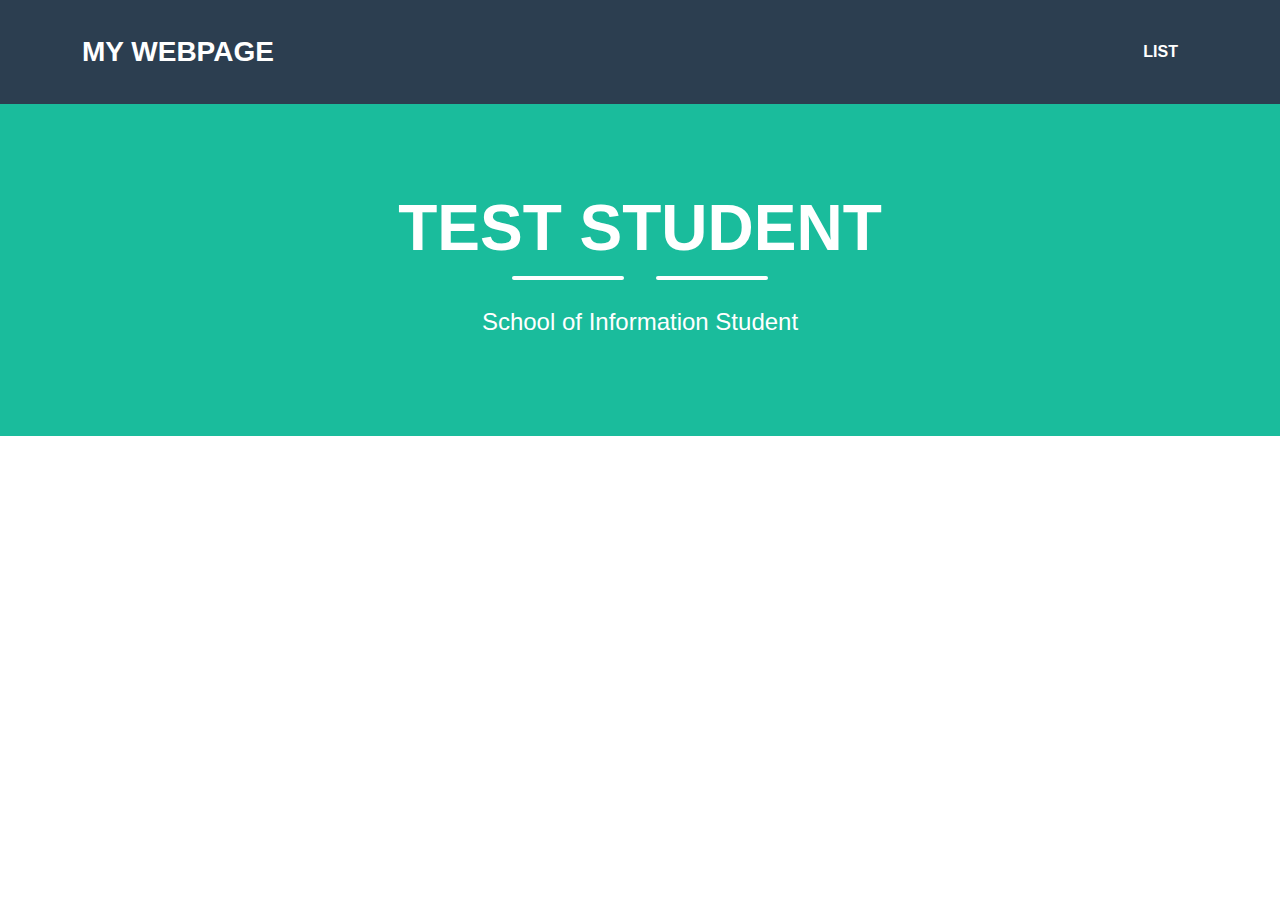
==== index.html @ 3714cbd5 "Initial commit" ====
<!DOCTYPE HTML>  
<html>  
    <header>
        <link rel="stylesheet" href="style.css">
        <link rel="stylesheet" href="table_style.css">
        <title>My Webpage Title</title>
    </header>
    <body>  
        <!---Navigation--->
        <!--This section of code defines the navigation bar at the top of the page.  The classes used here are defined in the style.css file.-->
        <nav class="navbar navbar-expand-lg bg-secondary text-uppercase fixed-top" id="mainNav">
            <div class="container">
                <!--This code defines the "My Webpage" link in the top left corner of the navigation pane-->
                <a class="navbar-brand" href="./index.html">My Webpage</a>
                <!--This code defines the "List" link in the top right corner of the navigation pane-->
                <ul class="navbar-nav ms-auto">
                    <li class="nav-item mx-0 mx-lg-1"><a class="nav-link py-3 px-0 px-lg-3 rounded" href="./list.html">List</a></li>
                </ul>
            </div>
        </nav>
        <!--This section defines the middle section of the webpage-->
        <header class="masthead bg-primary text-white text-center">
            <div class="container d-flex align-items-center flex-column">
                
                <!-- This code is for the student name-->
                <h1 class="masthead-heading text-uppercase mb-0">Test Student</h1>
                <!--This code creates the two lines separating the student name from the subtitle-->
                <div class="divider-custom divider-light">
                    <div class="divider-custom-line"></div>
                    <div class="divider-custom-line"></div>
                </div>
                <!--This code creates the subheading underneath the line dividers-->
                <p class="masthead-subheading font-weight-light mb-0">School of Information Student</p>
            </div>
        </header>
        <center>
            <br /><br />
            <div class="col-md-6 col-lg-4 mb-5">
                <!-- put your bio paragraph here; remember to use the correct html tags -->
                
            </div>
        </center>
    </body>

</html>
---- table_style.css ----
table {
  width: 75%;
  font-size: large;
}

td {
  padding: 10px;
}
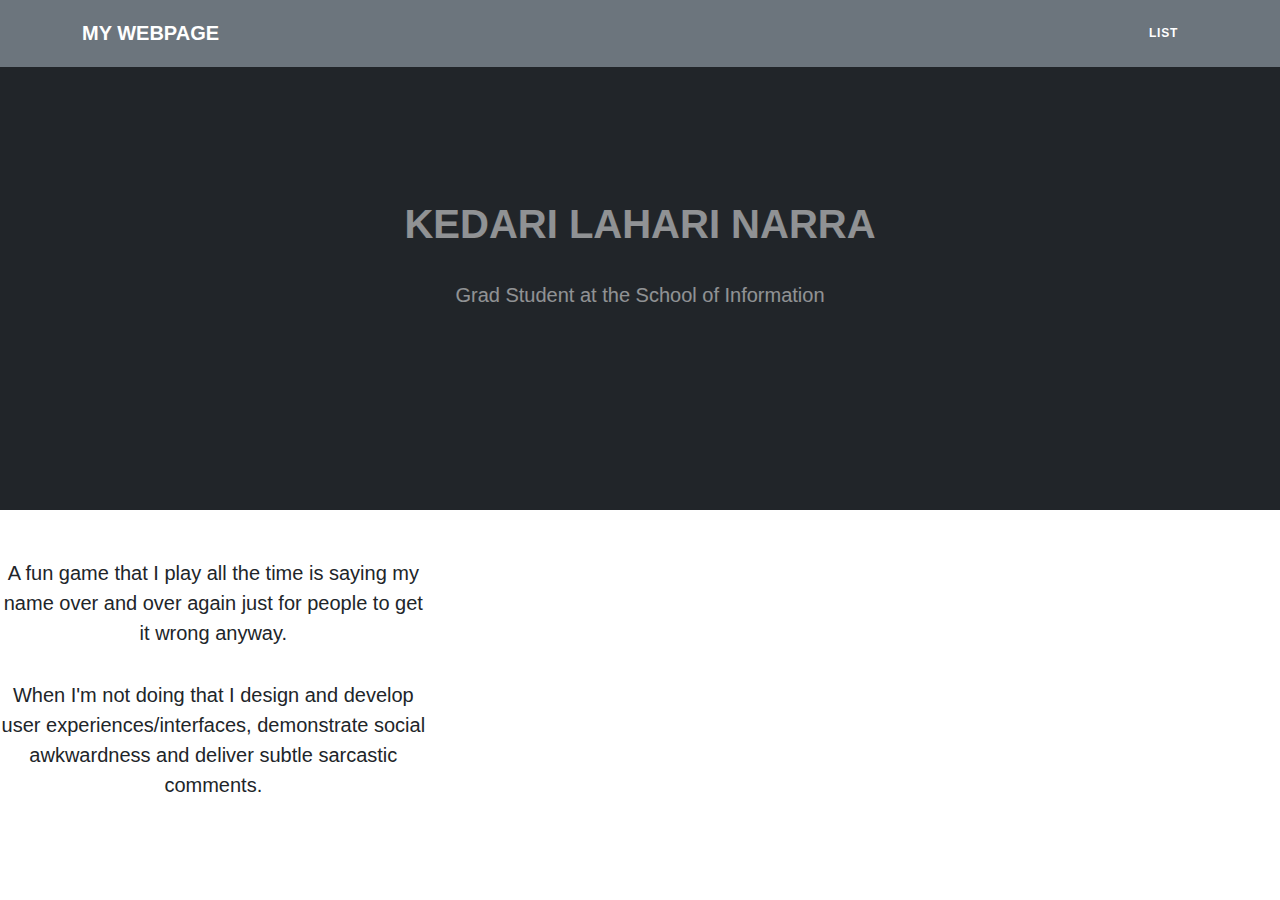
==== commit 92f1b602: "index page markup changes" ====
--- a/index.html
+++ b/index.html
@@ -1,9 +1,9 @@
 <!DOCTYPE HTML>  
 <html>  
     <header>
-        <link rel="stylesheet" href="style.css">
+        <link rel="stylesheet" href="./Example CSS Style Templates/style3.css">
         <link rel="stylesheet" href="table_style.css">
-        <title>My Webpage Title</title>
+        <title>Kedari Narra</title>
     </header>
     <body>  
         <!---Navigation--->
@@ -11,7 +11,7 @@
         <nav class="navbar navbar-expand-lg bg-secondary text-uppercase fixed-top" id="mainNav">
             <div class="container">
                 <!--This code defines the "My Webpage" link in the top left corner of the navigation pane-->
-                <a class="navbar-brand" href="./index.html">My Webpage</a>
+                <a class="navbar-brand" href="index.html">My Webpage</a>
                 <!--This code defines the "List" link in the top right corner of the navigation pane-->
                 <ul class="navbar-nav ms-auto">
                     <li class="nav-item mx-0 mx-lg-1"><a class="nav-link py-3 px-0 px-lg-3 rounded" href="./list.html">List</a></li>
@@ -19,27 +19,27 @@
             </div>
         </nav>
         <!--This section defines the middle section of the webpage-->
-        <header class="masthead bg-primary text-white text-center">
+        <header class="masthead bg-body text-white text-center">
             <div class="container d-flex align-items-center flex-column">
                 
                 <!-- This code is for the student name-->
-                <h1 class="masthead-heading text-uppercase mb-0">Test Student</h1>
+                <h1 class="masthead-heading text-uppercase mb-0">Kedari Lahari Narra</h1>
                 <!--This code creates the two lines separating the student name from the subtitle-->
                 <div class="divider-custom divider-light">
                     <div class="divider-custom-line"></div>
                     <div class="divider-custom-line"></div>
                 </div>
                 <!--This code creates the subheading underneath the line dividers-->
-                <p class="masthead-subheading font-weight-light mb-0">School of Information Student</p>
+                <p class="masthead-subheading font-weight-light mb-0">Grad Student at the School of Information</p>
             </div>
         </header>
-        <center>
-            <br /><br />
+        <section class="text-center section-center">
             <div class="col-md-6 col-lg-4 mb-5">
                 <!-- put your bio paragraph here; remember to use the correct html tags -->
-                
+                <p>A fun game that I play all the time is saying my name over and over again just for people to get it wrong anyway. </p>
+                <p>When I'm not doing that I design and develop user experiences/interfaces, demonstrate social awkwardness and deliver subtle sarcastic comments.</p>
             </div>
-        </center>
+        </section>
     </body>
 
 </html>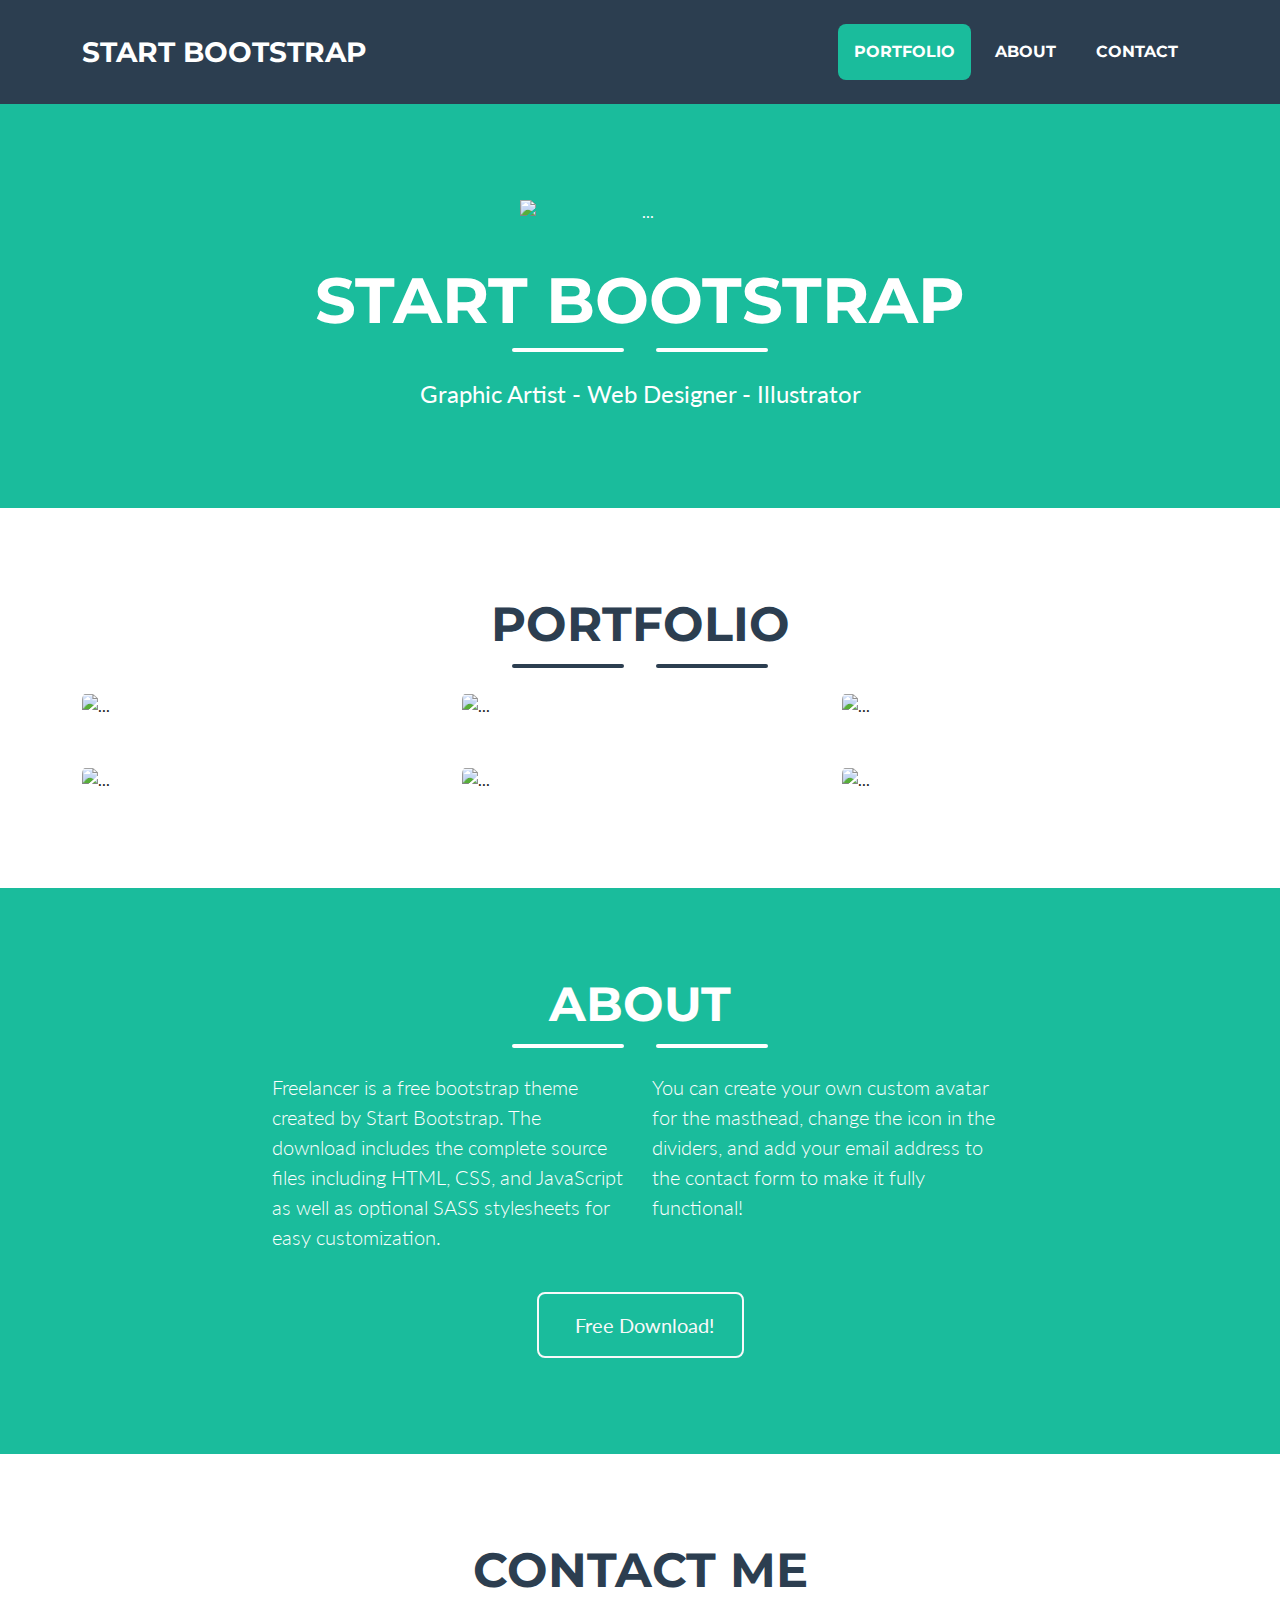
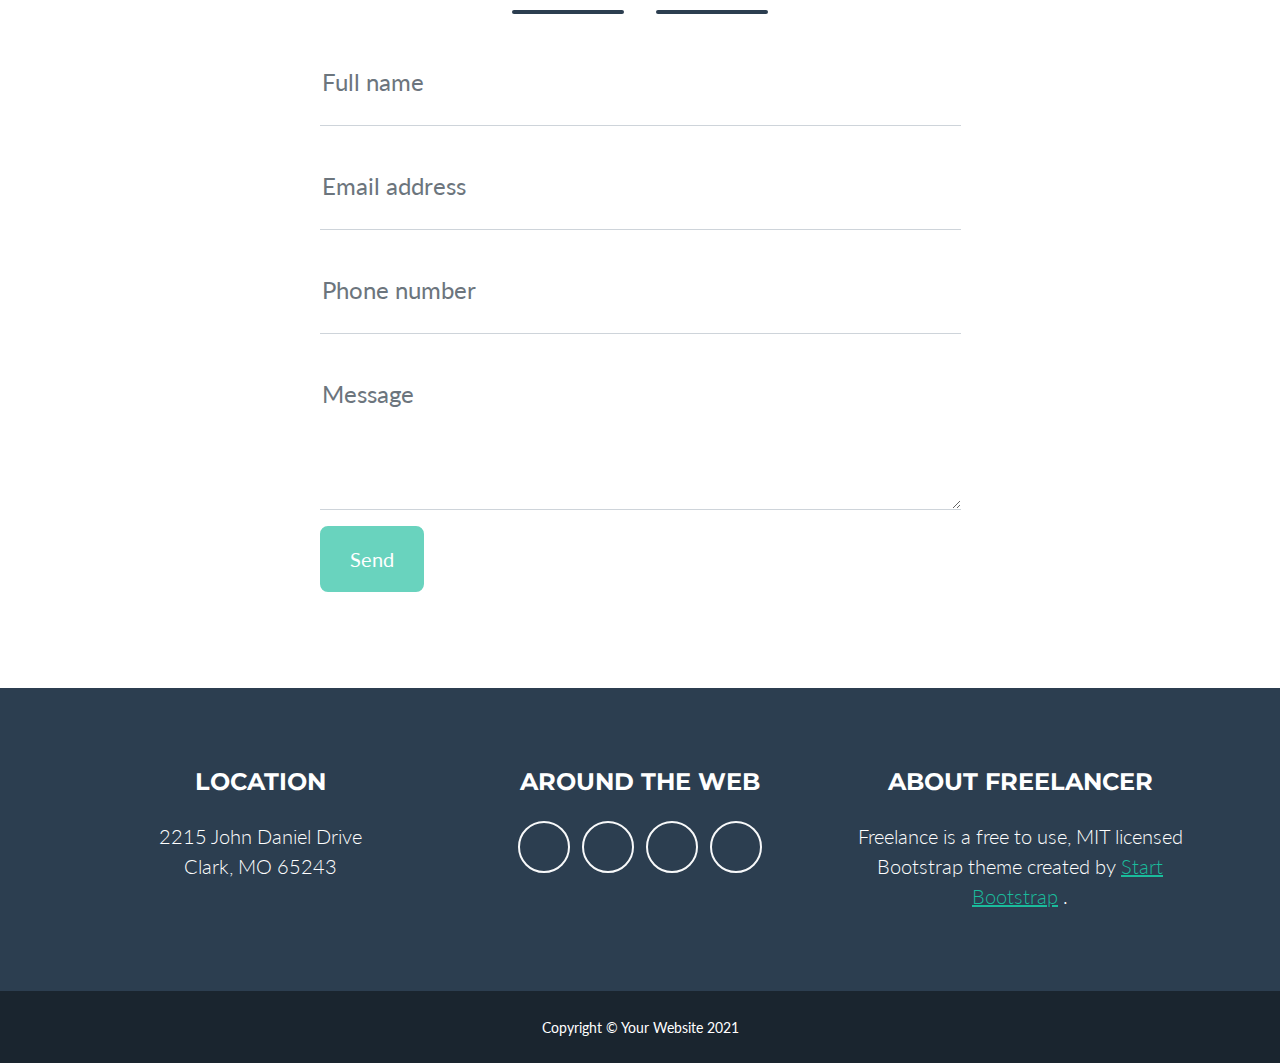
==== commit 2b089dca: "adding a new template" ====
--- a/index.html
+++ b/index.html
@@ -1,45 +1,460 @@
-<!DOCTYPE HTML>  
-<html>  
-    <header>
-        <link rel="stylesheet" href="./Example CSS Style Templates/style3.css">
-        <link rel="stylesheet" href="table_style.css">
-        <title>Kedari Narra</title>
-    </header>
-    <body>  
-        <!---Navigation--->
-        <!--This section of code defines the navigation bar at the top of the page.  The classes used here are defined in the style.css file.-->
+<!DOCTYPE html>
+<html lang="en">
+    <head>
+        <meta charset="utf-8" />
+        <meta name="viewport" content="width=device-width, initial-scale=1, shrink-to-fit=no" />
+        <meta name="description" content="" />
+        <meta name="author" content="" />
+        <title>Freelancer - Start Bootstrap Theme</title>
+        <!-- Favicon-->
+        <link rel="icon" type="image/x-icon" href="assets/favicon.ico" />
+        <!-- Font Awesome icons (free version)-->
+        <script src="https://use.fontawesome.com/releases/v5.15.4/js/all.js" crossorigin="anonymous"></script>
+        <!-- Google fonts-->
+        <link href="https://fonts.googleapis.com/css?family=Montserrat:400,700" rel="stylesheet" type="text/css" />
+        <link href="https://fonts.googleapis.com/css?family=Lato:400,700,400italic,700italic" rel="stylesheet" type="text/css" />
+        <!-- Core theme CSS (includes Bootstrap)-->
+        <link href="styles.css" rel="stylesheet" />
+    </head>
+    <body id="page-top">
+        <!-- Navigation-->
         <nav class="navbar navbar-expand-lg bg-secondary text-uppercase fixed-top" id="mainNav">
             <div class="container">
-                <!--This code defines the "My Webpage" link in the top left corner of the navigation pane-->
-                <a class="navbar-brand" href="index.html">My Webpage</a>
-                <!--This code defines the "List" link in the top right corner of the navigation pane-->
-                <ul class="navbar-nav ms-auto">
-                    <li class="nav-item mx-0 mx-lg-1"><a class="nav-link py-3 px-0 px-lg-3 rounded" href="./list.html">List</a></li>
-                </ul>
+                <a class="navbar-brand" href="#page-top">Start Bootstrap</a>
+                <button class="navbar-toggler text-uppercase font-weight-bold bg-primary text-white rounded" type="button" data-bs-toggle="collapse" data-bs-target="#navbarResponsive" aria-controls="navbarResponsive" aria-expanded="false" aria-label="Toggle navigation">
+                    Menu
+                    <i class="fas fa-bars"></i>
+                </button>
+                <div class="collapse navbar-collapse" id="navbarResponsive">
+                    <ul class="navbar-nav ms-auto">
+                        <li class="nav-item mx-0 mx-lg-1"><a class="nav-link py-3 px-0 px-lg-3 rounded" href="#portfolio">Portfolio</a></li>
+                        <li class="nav-item mx-0 mx-lg-1"><a class="nav-link py-3 px-0 px-lg-3 rounded" href="#about">About</a></li>
+                        <li class="nav-item mx-0 mx-lg-1"><a class="nav-link py-3 px-0 px-lg-3 rounded" href="#contact">Contact</a></li>
+                    </ul>
+                </div>
             </div>
         </nav>
-        <!--This section defines the middle section of the webpage-->
-        <header class="masthead bg-body text-white text-center">
+        <!-- Masthead-->
+        <header class="masthead bg-primary text-white text-center">
             <div class="container d-flex align-items-center flex-column">
-                
-                <!-- This code is for the student name-->
-                <h1 class="masthead-heading text-uppercase mb-0">Kedari Lahari Narra</h1>
-                <!--This code creates the two lines separating the student name from the subtitle-->
+                <!-- Masthead Avatar Image-->
+                <img class="masthead-avatar mb-5" src="assets/img/avataaars.svg" alt="..." />
+                <!-- Masthead Heading-->
+                <h1 class="masthead-heading text-uppercase mb-0">Start Bootstrap</h1>
+                <!-- Icon Divider-->
                 <div class="divider-custom divider-light">
                     <div class="divider-custom-line"></div>
-                    <div class="divider-custom-line"></div>
-                </div>
-                <!--This code creates the subheading underneath the line dividers-->
-                <p class="masthead-subheading font-weight-light mb-0">Grad Student at the School of Information</p>
+                    <div class="divider-custom-icon"><i class="fas fa-star"></i></div>
+                    <div class="divider-custom-line"></div>
+                </div>
+                <!-- Masthead Subheading-->
+                <p class="masthead-subheading font-weight-light mb-0">Graphic Artist - Web Designer - Illustrator</p>
             </div>
         </header>
-        <section class="text-center section-center">
-            <div class="col-md-6 col-lg-4 mb-5">
-                <!-- put your bio paragraph here; remember to use the correct html tags -->
-                <p>A fun game that I play all the time is saying my name over and over again just for people to get it wrong anyway. </p>
-                <p>When I'm not doing that I design and develop user experiences/interfaces, demonstrate social awkwardness and deliver subtle sarcastic comments.</p>
+        <!-- Portfolio Section-->
+        <section class="page-section portfolio" id="portfolio">
+            <div class="container">
+                <!-- Portfolio Section Heading-->
+                <h2 class="page-section-heading text-center text-uppercase text-secondary mb-0">Portfolio</h2>
+                <!-- Icon Divider-->
+                <div class="divider-custom">
+                    <div class="divider-custom-line"></div>
+                    <div class="divider-custom-icon"><i class="fas fa-star"></i></div>
+                    <div class="divider-custom-line"></div>
+                </div>
+                <!-- Portfolio Grid Items-->
+                <div class="row justify-content-center">
+                    <!-- Portfolio Item 1-->
+                    <div class="col-md-6 col-lg-4 mb-5">
+                        <div class="portfolio-item mx-auto" data-bs-toggle="modal" data-bs-target="#portfolioModal1">
+                            <div class="portfolio-item-caption d-flex align-items-center justify-content-center h-100 w-100">
+                                <div class="portfolio-item-caption-content text-center text-white"><i class="fas fa-plus fa-3x"></i></div>
+                            </div>
+                            <img class="img-fluid" src="assets/img/portfolio/cabin.png" alt="..." />
+                        </div>
+                    </div>
+                    <!-- Portfolio Item 2-->
+                    <div class="col-md-6 col-lg-4 mb-5">
+                        <div class="portfolio-item mx-auto" data-bs-toggle="modal" data-bs-target="#portfolioModal2">
+                            <div class="portfolio-item-caption d-flex align-items-center justify-content-center h-100 w-100">
+                                <div class="portfolio-item-caption-content text-center text-white"><i class="fas fa-plus fa-3x"></i></div>
+                            </div>
+                            <img class="img-fluid" src="assets/img/portfolio/cake.png" alt="..." />
+                        </div>
+                    </div>
+                    <!-- Portfolio Item 3-->
+                    <div class="col-md-6 col-lg-4 mb-5">
+                        <div class="portfolio-item mx-auto" data-bs-toggle="modal" data-bs-target="#portfolioModal3">
+                            <div class="portfolio-item-caption d-flex align-items-center justify-content-center h-100 w-100">
+                                <div class="portfolio-item-caption-content text-center text-white"><i class="fas fa-plus fa-3x"></i></div>
+                            </div>
+                            <img class="img-fluid" src="assets/img/portfolio/circus.png" alt="..." />
+                        </div>
+                    </div>
+                    <!-- Portfolio Item 4-->
+                    <div class="col-md-6 col-lg-4 mb-5 mb-lg-0">
+                        <div class="portfolio-item mx-auto" data-bs-toggle="modal" data-bs-target="#portfolioModal4">
+                            <div class="portfolio-item-caption d-flex align-items-center justify-content-center h-100 w-100">
+                                <div class="portfolio-item-caption-content text-center text-white"><i class="fas fa-plus fa-3x"></i></div>
+                            </div>
+                            <img class="img-fluid" src="assets/img/portfolio/game.png" alt="..." />
+                        </div>
+                    </div>
+                    <!-- Portfolio Item 5-->
+                    <div class="col-md-6 col-lg-4 mb-5 mb-md-0">
+                        <div class="portfolio-item mx-auto" data-bs-toggle="modal" data-bs-target="#portfolioModal5">
+                            <div class="portfolio-item-caption d-flex align-items-center justify-content-center h-100 w-100">
+                                <div class="portfolio-item-caption-content text-center text-white"><i class="fas fa-plus fa-3x"></i></div>
+                            </div>
+                            <img class="img-fluid" src="assets/img/portfolio/safe.png" alt="..." />
+                        </div>
+                    </div>
+                    <!-- Portfolio Item 6-->
+                    <div class="col-md-6 col-lg-4">
+                        <div class="portfolio-item mx-auto" data-bs-toggle="modal" data-bs-target="#portfolioModal6">
+                            <div class="portfolio-item-caption d-flex align-items-center justify-content-center h-100 w-100">
+                                <div class="portfolio-item-caption-content text-center text-white"><i class="fas fa-plus fa-3x"></i></div>
+                            </div>
+                            <img class="img-fluid" src="assets/img/portfolio/submarine.png" alt="..." />
+                        </div>
+                    </div>
+                </div>
             </div>
         </section>
+        <!-- About Section-->
+        <section class="page-section bg-primary text-white mb-0" id="about">
+            <div class="container">
+                <!-- About Section Heading-->
+                <h2 class="page-section-heading text-center text-uppercase text-white">About</h2>
+                <!-- Icon Divider-->
+                <div class="divider-custom divider-light">
+                    <div class="divider-custom-line"></div>
+                    <div class="divider-custom-icon"><i class="fas fa-star"></i></div>
+                    <div class="divider-custom-line"></div>
+                </div>
+                <!-- About Section Content-->
+                <div class="row">
+                    <div class="col-lg-4 ms-auto"><p class="lead">Freelancer is a free bootstrap theme created by Start Bootstrap. The download includes the complete source files including HTML, CSS, and JavaScript as well as optional SASS stylesheets for easy customization.</p></div>
+                    <div class="col-lg-4 me-auto"><p class="lead">You can create your own custom avatar for the masthead, change the icon in the dividers, and add your email address to the contact form to make it fully functional!</p></div>
+                </div>
+                <!-- About Section Button-->
+                <div class="text-center mt-4">
+                    <a class="btn btn-xl btn-outline-light" href="https://startbootstrap.com/theme/freelancer/">
+                        <i class="fas fa-download me-2"></i>
+                        Free Download!
+                    </a>
+                </div>
+            </div>
+        </section>
+        <!-- Contact Section-->
+        <section class="page-section" id="contact">
+            <div class="container">
+                <!-- Contact Section Heading-->
+                <h2 class="page-section-heading text-center text-uppercase text-secondary mb-0">Contact Me</h2>
+                <!-- Icon Divider-->
+                <div class="divider-custom">
+                    <div class="divider-custom-line"></div>
+                    <div class="divider-custom-icon"><i class="fas fa-star"></i></div>
+                    <div class="divider-custom-line"></div>
+                </div>
+                <!-- Contact Section Form-->
+                <div class="row justify-content-center">
+                    <div class="col-lg-8 col-xl-7">
+                        <!-- * * * * * * * * * * * * * * *-->
+                        <!-- * * SB Forms Contact Form * *-->
+                        <!-- * * * * * * * * * * * * * * *-->
+                        <!-- This form is pre-integrated with SB Forms.-->
+                        <!-- To make this form functional, sign up at-->
+                        <!-- https://startbootstrap.com/solution/contact-forms-->
+                        <!-- to get an API token!-->
+                        <form id="contactForm" data-sb-form-api-token="API_TOKEN">
+                            <!-- Name input-->
+                            <div class="form-floating mb-3">
+                                <input class="form-control" id="name" type="text" placeholder="Enter your name..." data-sb-validations="required" />
+                                <label for="name">Full name</label>
+                                <div class="invalid-feedback" data-sb-feedback="name:required">A name is required.</div>
+                            </div>
+                            <!-- Email address input-->
+                            <div class="form-floating mb-3">
+                                <input class="form-control" id="email" type="email" placeholder="name@example.com" data-sb-validations="required,email" />
+                                <label for="email">Email address</label>
+                                <div class="invalid-feedback" data-sb-feedback="email:required">An email is required.</div>
+                                <div class="invalid-feedback" data-sb-feedback="email:email">Email is not valid.</div>
+                            </div>
+                            <!-- Phone number input-->
+                            <div class="form-floating mb-3">
+                                <input class="form-control" id="phone" type="tel" placeholder="(123) 456-7890" data-sb-validations="required" />
+                                <label for="phone">Phone number</label>
+                                <div class="invalid-feedback" data-sb-feedback="phone:required">A phone number is required.</div>
+                            </div>
+                            <!-- Message input-->
+                            <div class="form-floating mb-3">
+                                <textarea class="form-control" id="message" type="text" placeholder="Enter your message here..." style="height: 10rem" data-sb-validations="required"></textarea>
+                                <label for="message">Message</label>
+                                <div class="invalid-feedback" data-sb-feedback="message:required">A message is required.</div>
+                            </div>
+                            <!-- Submit success message-->
+                            <!---->
+                            <!-- This is what your users will see when the form-->
+                            <!-- has successfully submitted-->
+                            <div class="d-none" id="submitSuccessMessage">
+                                <div class="text-center mb-3">
+                                    <div class="fw-bolder">Form submission successful!</div>
+                                    To activate this form, sign up at
+                                    <br />
+                                    <a href="https://startbootstrap.com/solution/contact-forms">https://startbootstrap.com/solution/contact-forms</a>
+                                </div>
+                            </div>
+                            <!-- Submit error message-->
+                            <!---->
+                            <!-- This is what your users will see when there is-->
+                            <!-- an error submitting the form-->
+                            <div class="d-none" id="submitErrorMessage"><div class="text-center text-danger mb-3">Error sending message!</div></div>
+                            <!-- Submit Button-->
+                            <button class="btn btn-primary btn-xl disabled" id="submitButton" type="submit">Send</button>
+                        </form>
+                    </div>
+                </div>
+            </div>
+        </section>
+        <!-- Footer-->
+        <footer class="footer text-center">
+            <div class="container">
+                <div class="row">
+                    <!-- Footer Location-->
+                    <div class="col-lg-4 mb-5 mb-lg-0">
+                        <h4 class="text-uppercase mb-4">Location</h4>
+                        <p class="lead mb-0">
+                            2215 John Daniel Drive
+                            <br />
+                            Clark, MO 65243
+                        </p>
+                    </div>
+                    <!-- Footer Social Icons-->
+                    <div class="col-lg-4 mb-5 mb-lg-0">
+                        <h4 class="text-uppercase mb-4">Around the Web</h4>
+                        <a class="btn btn-outline-light btn-social mx-1" href="#!"><i class="fab fa-fw fa-facebook-f"></i></a>
+                        <a class="btn btn-outline-light btn-social mx-1" href="#!"><i class="fab fa-fw fa-twitter"></i></a>
+                        <a class="btn btn-outline-light btn-social mx-1" href="#!"><i class="fab fa-fw fa-linkedin-in"></i></a>
+                        <a class="btn btn-outline-light btn-social mx-1" href="#!"><i class="fab fa-fw fa-dribbble"></i></a>
+                    </div>
+                    <!-- Footer About Text-->
+                    <div class="col-lg-4">
+                        <h4 class="text-uppercase mb-4">About Freelancer</h4>
+                        <p class="lead mb-0">
+                            Freelance is a free to use, MIT licensed Bootstrap theme created by
+                            <a href="http://startbootstrap.com">Start Bootstrap</a>
+                            .
+                        </p>
+                    </div>
+                </div>
+            </div>
+        </footer>
+        <!-- Copyright Section-->
+        <div class="copyright py-4 text-center text-white">
+            <div class="container"><small>Copyright &copy; Your Website 2021</small></div>
+        </div>
+        <!-- Portfolio Modals-->
+        <!-- Portfolio Modal 1-->
+        <div class="portfolio-modal modal fade" id="portfolioModal1" tabindex="-1" aria-labelledby="portfolioModal1" aria-hidden="true">
+            <div class="modal-dialog modal-xl">
+                <div class="modal-content">
+                    <div class="modal-header border-0"><button class="btn-close" type="button" data-bs-dismiss="modal" aria-label="Close"></button></div>
+                    <div class="modal-body text-center pb-5">
+                        <div class="container">
+                            <div class="row justify-content-center">
+                                <div class="col-lg-8">
+                                    <!-- Portfolio Modal - Title-->
+                                    <h2 class="portfolio-modal-title text-secondary text-uppercase mb-0">Log Cabin</h2>
+                                    <!-- Icon Divider-->
+                                    <div class="divider-custom">
+                                        <div class="divider-custom-line"></div>
+                                        <div class="divider-custom-icon"><i class="fas fa-star"></i></div>
+                                        <div class="divider-custom-line"></div>
+                                    </div>
+                                    <!-- Portfolio Modal - Image-->
+                                    <img class="img-fluid rounded mb-5" src="assets/img/portfolio/cabin.png" alt="..." />
+                                    <!-- Portfolio Modal - Text-->
+                                    <p class="mb-4">Lorem ipsum dolor sit amet, consectetur adipisicing elit. Mollitia neque assumenda ipsam nihil, molestias magnam, recusandae quos quis inventore quisquam velit asperiores, vitae? Reprehenderit soluta, eos quod consequuntur itaque. Nam.</p>
+                                    <button class="btn btn-primary" href="#!" data-bs-dismiss="modal">
+                                        <i class="fas fa-times fa-fw"></i>
+                                        Close Window
+                                    </button>
+                                </div>
+                            </div>
+                        </div>
+                    </div>
+                </div>
+            </div>
+        </div>
+        <!-- Portfolio Modal 2-->
+        <div class="portfolio-modal modal fade" id="portfolioModal2" tabindex="-1" aria-labelledby="portfolioModal2" aria-hidden="true">
+            <div class="modal-dialog modal-xl">
+                <div class="modal-content">
+                    <div class="modal-header border-0"><button class="btn-close" type="button" data-bs-dismiss="modal" aria-label="Close"></button></div>
+                    <div class="modal-body text-center pb-5">
+                        <div class="container">
+                            <div class="row justify-content-center">
+                                <div class="col-lg-8">
+                                    <!-- Portfolio Modal - Title-->
+                                    <h2 class="portfolio-modal-title text-secondary text-uppercase mb-0">Tasty Cake</h2>
+                                    <!-- Icon Divider-->
+                                    <div class="divider-custom">
+                                        <div class="divider-custom-line"></div>
+                                        <div class="divider-custom-icon"><i class="fas fa-star"></i></div>
+                                        <div class="divider-custom-line"></div>
+                                    </div>
+                                    <!-- Portfolio Modal - Image-->
+                                    <img class="img-fluid rounded mb-5" src="assets/img/portfolio/cake.png" alt="..." />
+                                    <!-- Portfolio Modal - Text-->
+                                    <p class="mb-4">Lorem ipsum dolor sit amet, consectetur adipisicing elit. Mollitia neque assumenda ipsam nihil, molestias magnam, recusandae quos quis inventore quisquam velit asperiores, vitae? Reprehenderit soluta, eos quod consequuntur itaque. Nam.</p>
+                                    <button class="btn btn-primary" href="#!" data-bs-dismiss="modal">
+                                        <i class="fas fa-times fa-fw"></i>
+                                        Close Window
+                                    </button>
+                                </div>
+                            </div>
+                        </div>
+                    </div>
+                </div>
+            </div>
+        </div>
+        <!-- Portfolio Modal 3-->
+        <div class="portfolio-modal modal fade" id="portfolioModal3" tabindex="-1" aria-labelledby="portfolioModal3" aria-hidden="true">
+            <div class="modal-dialog modal-xl">
+                <div class="modal-content">
+                    <div class="modal-header border-0"><button class="btn-close" type="button" data-bs-dismiss="modal" aria-label="Close"></button></div>
+                    <div class="modal-body text-center pb-5">
+                        <div class="container">
+                            <div class="row justify-content-center">
+                                <div class="col-lg-8">
+                                    <!-- Portfolio Modal - Title-->
+                                    <h2 class="portfolio-modal-title text-secondary text-uppercase mb-0">Circus Tent</h2>
+                                    <!-- Icon Divider-->
+                                    <div class="divider-custom">
+                                        <div class="divider-custom-line"></div>
+                                        <div class="divider-custom-icon"><i class="fas fa-star"></i></div>
+                                        <div class="divider-custom-line"></div>
+                                    </div>
+                                    <!-- Portfolio Modal - Image-->
+                                    <img class="img-fluid rounded mb-5" src="assets/img/portfolio/circus.png" alt="..." />
+                                    <!-- Portfolio Modal - Text-->
+                                    <p class="mb-4">Lorem ipsum dolor sit amet, consectetur adipisicing elit. Mollitia neque assumenda ipsam nihil, molestias magnam, recusandae quos quis inventore quisquam velit asperiores, vitae? Reprehenderit soluta, eos quod consequuntur itaque. Nam.</p>
+                                    <button class="btn btn-primary" href="#!" data-bs-dismiss="modal">
+                                        <i class="fas fa-times fa-fw"></i>
+                                        Close Window
+                                    </button>
+                                </div>
+                            </div>
+                        </div>
+                    </div>
+                </div>
+            </div>
+        </div>
+        <!-- Portfolio Modal 4-->
+        <div class="portfolio-modal modal fade" id="portfolioModal4" tabindex="-1" aria-labelledby="portfolioModal4" aria-hidden="true">
+            <div class="modal-dialog modal-xl">
+                <div class="modal-content">
+                    <div class="modal-header border-0"><button class="btn-close" type="button" data-bs-dismiss="modal" aria-label="Close"></button></div>
+                    <div class="modal-body text-center pb-5">
+                        <div class="container">
+                            <div class="row justify-content-center">
+                                <div class="col-lg-8">
+                                    <!-- Portfolio Modal - Title-->
+                                    <h2 class="portfolio-modal-title text-secondary text-uppercase mb-0">Controller</h2>
+                                    <!-- Icon Divider-->
+                                    <div class="divider-custom">
+                                        <div class="divider-custom-line"></div>
+                                        <div class="divider-custom-icon"><i class="fas fa-star"></i></div>
+                                        <div class="divider-custom-line"></div>
+                                    </div>
+                                    <!-- Portfolio Modal - Image-->
+                                    <img class="img-fluid rounded mb-5" src="assets/img/portfolio/game.png" alt="..." />
+                                    <!-- Portfolio Modal - Text-->
+                                    <p class="mb-4">Lorem ipsum dolor sit amet, consectetur adipisicing elit. Mollitia neque assumenda ipsam nihil, molestias magnam, recusandae quos quis inventore quisquam velit asperiores, vitae? Reprehenderit soluta, eos quod consequuntur itaque. Nam.</p>
+                                    <button class="btn btn-primary" href="#!" data-bs-dismiss="modal">
+                                        <i class="fas fa-times fa-fw"></i>
+                                        Close Window
+                                    </button>
+                                </div>
+                            </div>
+                        </div>
+                    </div>
+                </div>
+            </div>
+        </div>
+        <!-- Portfolio Modal 5-->
+        <div class="portfolio-modal modal fade" id="portfolioModal5" tabindex="-1" aria-labelledby="portfolioModal5" aria-hidden="true">
+            <div class="modal-dialog modal-xl">
+                <div class="modal-content">
+                    <div class="modal-header border-0"><button class="btn-close" type="button" data-bs-dismiss="modal" aria-label="Close"></button></div>
+                    <div class="modal-body text-center pb-5">
+                        <div class="container">
+                            <div class="row justify-content-center">
+                                <div class="col-lg-8">
+                                    <!-- Portfolio Modal - Title-->
+                                    <h2 class="portfolio-modal-title text-secondary text-uppercase mb-0">Locked Safe</h2>
+                                    <!-- Icon Divider-->
+                                    <div class="divider-custom">
+                                        <div class="divider-custom-line"></div>
+                                        <div class="divider-custom-icon"><i class="fas fa-star"></i></div>
+                                        <div class="divider-custom-line"></div>
+                                    </div>
+                                    <!-- Portfolio Modal - Image-->
+                                    <img class="img-fluid rounded mb-5" src="assets/img/portfolio/safe.png" alt="..." />
+                                    <!-- Portfolio Modal - Text-->
+                                    <p class="mb-4">Lorem ipsum dolor sit amet, consectetur adipisicing elit. Mollitia neque assumenda ipsam nihil, molestias magnam, recusandae quos quis inventore quisquam velit asperiores, vitae? Reprehenderit soluta, eos quod consequuntur itaque. Nam.</p>
+                                    <button class="btn btn-primary" href="#!" data-bs-dismiss="modal">
+                                        <i class="fas fa-times fa-fw"></i>
+                                        Close Window
+                                    </button>
+                                </div>
+                            </div>
+                        </div>
+                    </div>
+                </div>
+            </div>
+        </div>
+        <!-- Portfolio Modal 6-->
+        <div class="portfolio-modal modal fade" id="portfolioModal6" tabindex="-1" aria-labelledby="portfolioModal6" aria-hidden="true">
+            <div class="modal-dialog modal-xl">
+                <div class="modal-content">
+                    <div class="modal-header border-0"><button class="btn-close" type="button" data-bs-dismiss="modal" aria-label="Close"></button></div>
+                    <div class="modal-body text-center pb-5">
+                        <div class="container">
+                            <div class="row justify-content-center">
+                                <div class="col-lg-8">
+                                    <!-- Portfolio Modal - Title-->
+                                    <h2 class="portfolio-modal-title text-secondary text-uppercase mb-0">Submarine</h2>
+                                    <!-- Icon Divider-->
+                                    <div class="divider-custom">
+                                        <div class="divider-custom-line"></div>
+                                        <div class="divider-custom-icon"><i class="fas fa-star"></i></div>
+                                        <div class="divider-custom-line"></div>
+                                    </div>
+                                    <!-- Portfolio Modal - Image-->
+                                    <img class="img-fluid rounded mb-5" src="assets/img/portfolio/submarine.png" alt="..." />
+                                    <!-- Portfolio Modal - Text-->
+                                    <p class="mb-4">Lorem ipsum dolor sit amet, consectetur adipisicing elit. Mollitia neque assumenda ipsam nihil, molestias magnam, recusandae quos quis inventore quisquam velit asperiores, vitae? Reprehenderit soluta, eos quod consequuntur itaque. Nam.</p>
+                                    <button class="btn btn-primary" href="#!" data-bs-dismiss="modal">
+                                        <i class="fas fa-times fa-fw"></i>
+                                        Close Window
+                                    </button>
+                                </div>
+                            </div>
+                        </div>
+                    </div>
+                </div>
+            </div>
+        </div>
+        <!-- Bootstrap core JS-->
+        <script src="https://cdn.jsdelivr.net/npm/bootstrap@5.1.3/dist/js/bootstrap.bundle.min.js"></script>
+        <!-- Core theme JS-->
+        <script src="js/scripts.js"></script>
+        <!-- * * * * * * * * * * * * * * * * * * * * * * * * * * * * * * * * * * * * * * * *-->
+        <!-- * *                               SB Forms JS                               * *-->
+        <!-- * * Activate your form at https://startbootstrap.com/solution/contact-forms * *-->
+        <!-- * * * * * * * * * * * * * * * * * * * * * * * * * * * * * * * * * * * * * * * *-->
+        <script src="https://cdn.startbootstrap.com/sb-forms-latest.js"></script>
     </body>
-
-</html>+</html>
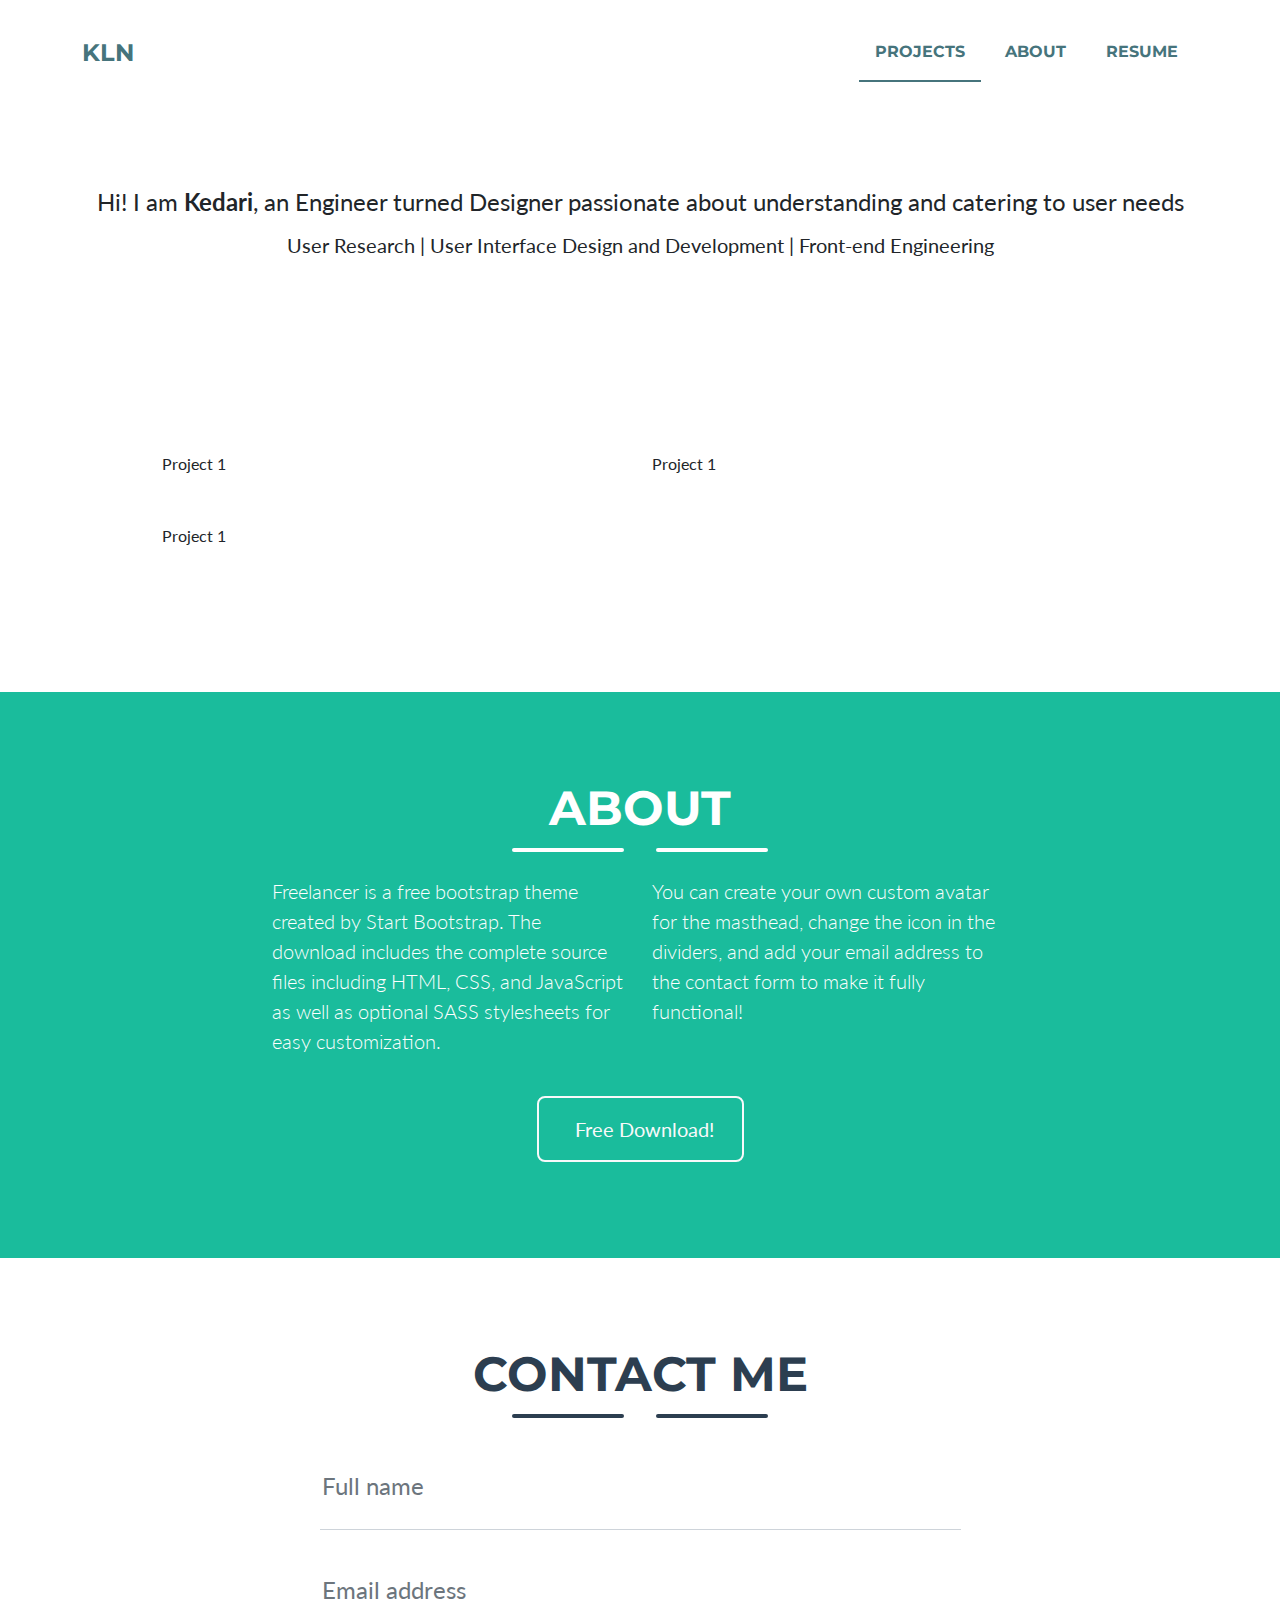
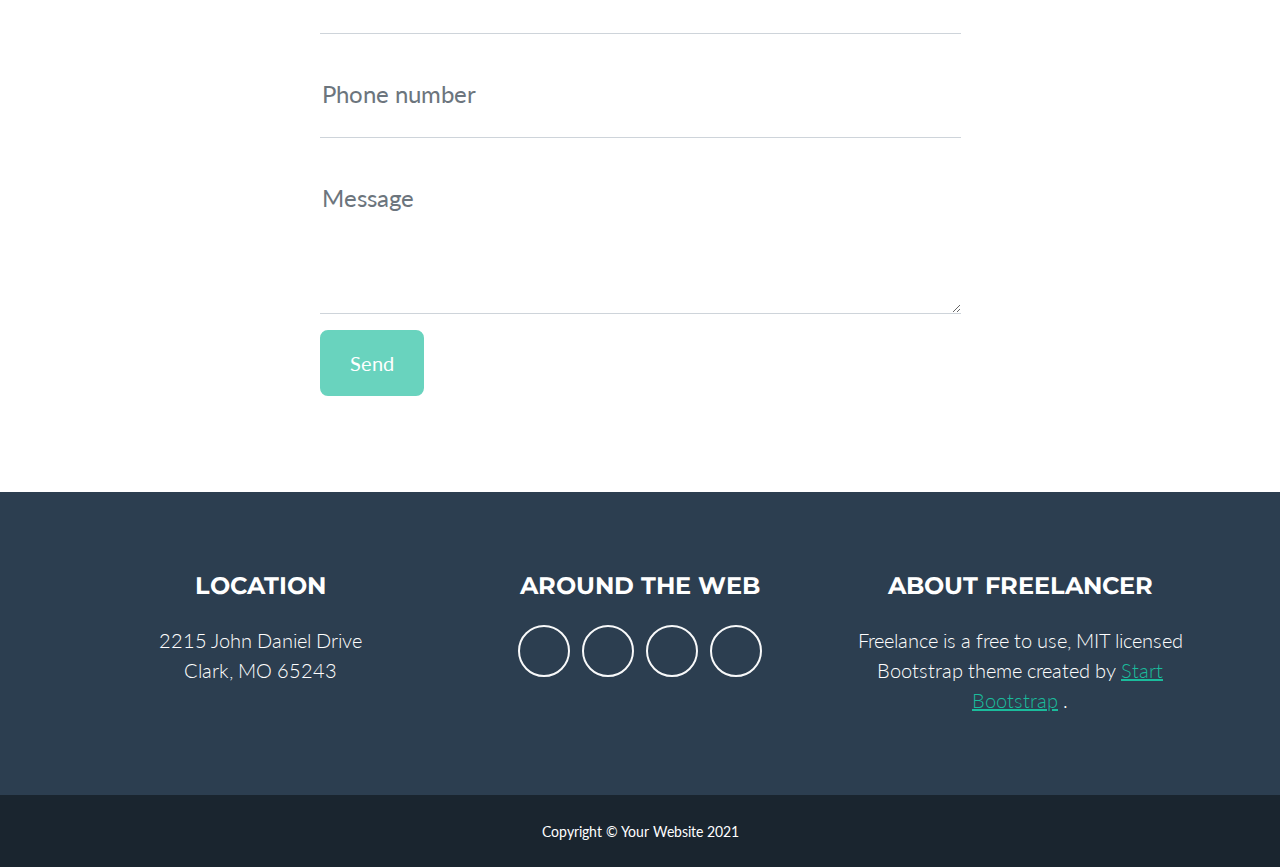
==== commit 826ae9ef: "changing content and css" ====
--- a/index.html
+++ b/index.html
@@ -5,7 +5,7 @@
         <meta name="viewport" content="width=device-width, initial-scale=1, shrink-to-fit=no" />
         <meta name="description" content="" />
         <meta name="author" content="" />
-        <title>Freelancer - Start Bootstrap Theme</title>
+        <title>Kedari Lahari Narra</title>
         <!-- Favicon-->
         <link rel="icon" type="image/x-icon" href="assets/favicon.ico" />
         <!-- Font Awesome icons (free version)-->
@@ -18,104 +18,52 @@
     </head>
     <body id="page-top">
         <!-- Navigation-->
-        <nav class="navbar navbar-expand-lg bg-secondary text-uppercase fixed-top" id="mainNav">
+        <nav class="navbar navbar-expand-lg bg-white text-uppercase fixed-top" id="mainNav">
             <div class="container">
-                <a class="navbar-brand" href="#page-top">Start Bootstrap</a>
+                <a class="navbar-brand" href="#page-top">KLN</a>
                 <button class="navbar-toggler text-uppercase font-weight-bold bg-primary text-white rounded" type="button" data-bs-toggle="collapse" data-bs-target="#navbarResponsive" aria-controls="navbarResponsive" aria-expanded="false" aria-label="Toggle navigation">
                     Menu
                     <i class="fas fa-bars"></i>
                 </button>
                 <div class="collapse navbar-collapse" id="navbarResponsive">
                     <ul class="navbar-nav ms-auto">
-                        <li class="nav-item mx-0 mx-lg-1"><a class="nav-link py-3 px-0 px-lg-3 rounded" href="#portfolio">Portfolio</a></li>
-                        <li class="nav-item mx-0 mx-lg-1"><a class="nav-link py-3 px-0 px-lg-3 rounded" href="#about">About</a></li>
-                        <li class="nav-item mx-0 mx-lg-1"><a class="nav-link py-3 px-0 px-lg-3 rounded" href="#contact">Contact</a></li>
+                        <li class="nav-item mx-0 mx-lg-1"><a class="nav-link py-3 px-0 px-lg-3" href="#portfolio">Projects</a></li>
+                        <li class="nav-item mx-0 mx-lg-1"><a class="nav-link py-3 px-0 px-lg-3" href="#about">About</a></li>
+                        <li class="nav-item mx-0 mx-lg-1"><a class="nav-link py-3 px-0 px-lg-3" href="#contact">Resume</a></li>
                     </ul>
                 </div>
             </div>
         </nav>
         <!-- Masthead-->
-        <header class="masthead bg-primary text-white text-center">
+        <header class="masthead bg-white text-center">
             <div class="container d-flex align-items-center flex-column">
-                <!-- Masthead Avatar Image-->
-                <img class="masthead-avatar mb-5" src="assets/img/avataaars.svg" alt="..." />
                 <!-- Masthead Heading-->
-                <h1 class="masthead-heading text-uppercase mb-0">Start Bootstrap</h1>
-                <!-- Icon Divider-->
-                <div class="divider-custom divider-light">
-                    <div class="divider-custom-line"></div>
-                    <div class="divider-custom-icon"><i class="fas fa-star"></i></div>
-                    <div class="divider-custom-line"></div>
-                </div>
+                <p class="masthead-heading mb-0">Hi! I am <b>Kedari</b>, an Engineer turned Designer passionate about understanding and catering to user needs  <p>
                 <!-- Masthead Subheading-->
-                <p class="masthead-subheading font-weight-light mb-0">Graphic Artist - Web Designer - Illustrator</p>
+                <p class="masthead-subheading font-weight-light mb-0">User Research | User Interface Design and Development | Front-end Engineering</p>
             </div>
         </header>
         <!-- Portfolio Section-->
         <section class="page-section portfolio" id="portfolio">
             <div class="container">
-                <!-- Portfolio Section Heading-->
-                <h2 class="page-section-heading text-center text-uppercase text-secondary mb-0">Portfolio</h2>
-                <!-- Icon Divider-->
-                <div class="divider-custom">
-                    <div class="divider-custom-line"></div>
-                    <div class="divider-custom-icon"><i class="fas fa-star"></i></div>
-                    <div class="divider-custom-line"></div>
-                </div>
                 <!-- Portfolio Grid Items-->
-                <div class="row justify-content-center">
+                <div class="row">
                     <!-- Portfolio Item 1-->
-                    <div class="col-md-6 col-lg-4 mb-5">
-                        <div class="portfolio-item mx-auto" data-bs-toggle="modal" data-bs-target="#portfolioModal1">
-                            <div class="portfolio-item-caption d-flex align-items-center justify-content-center h-100 w-100">
-                                <div class="portfolio-item-caption-content text-center text-white"><i class="fas fa-plus fa-3x"></i></div>
-                            </div>
-                            <img class="img-fluid" src="assets/img/portfolio/cabin.png" alt="..." />
+                    <div class="col-md-6 col-lg-6 mb-5">
+                        <div class="project-item">
+                            Project 1
                         </div>
                     </div>
                     <!-- Portfolio Item 2-->
-                    <div class="col-md-6 col-lg-4 mb-5">
-                        <div class="portfolio-item mx-auto" data-bs-toggle="modal" data-bs-target="#portfolioModal2">
-                            <div class="portfolio-item-caption d-flex align-items-center justify-content-center h-100 w-100">
-                                <div class="portfolio-item-caption-content text-center text-white"><i class="fas fa-plus fa-3x"></i></div>
-                            </div>
-                            <img class="img-fluid" src="assets/img/portfolio/cake.png" alt="..." />
+                    <div class="col-md-6 col-lg-6 mb-5">
+                        <div class="project-item">
+                            Project 1
                         </div>
                     </div>
                     <!-- Portfolio Item 3-->
-                    <div class="col-md-6 col-lg-4 mb-5">
-                        <div class="portfolio-item mx-auto" data-bs-toggle="modal" data-bs-target="#portfolioModal3">
-                            <div class="portfolio-item-caption d-flex align-items-center justify-content-center h-100 w-100">
-                                <div class="portfolio-item-caption-content text-center text-white"><i class="fas fa-plus fa-3x"></i></div>
-                            </div>
-                            <img class="img-fluid" src="assets/img/portfolio/circus.png" alt="..." />
-                        </div>
-                    </div>
-                    <!-- Portfolio Item 4-->
-                    <div class="col-md-6 col-lg-4 mb-5 mb-lg-0">
-                        <div class="portfolio-item mx-auto" data-bs-toggle="modal" data-bs-target="#portfolioModal4">
-                            <div class="portfolio-item-caption d-flex align-items-center justify-content-center h-100 w-100">
-                                <div class="portfolio-item-caption-content text-center text-white"><i class="fas fa-plus fa-3x"></i></div>
-                            </div>
-                            <img class="img-fluid" src="assets/img/portfolio/game.png" alt="..." />
-                        </div>
-                    </div>
-                    <!-- Portfolio Item 5-->
-                    <div class="col-md-6 col-lg-4 mb-5 mb-md-0">
-                        <div class="portfolio-item mx-auto" data-bs-toggle="modal" data-bs-target="#portfolioModal5">
-                            <div class="portfolio-item-caption d-flex align-items-center justify-content-center h-100 w-100">
-                                <div class="portfolio-item-caption-content text-center text-white"><i class="fas fa-plus fa-3x"></i></div>
-                            </div>
-                            <img class="img-fluid" src="assets/img/portfolio/safe.png" alt="..." />
-                        </div>
-                    </div>
-                    <!-- Portfolio Item 6-->
-                    <div class="col-md-6 col-lg-4">
-                        <div class="portfolio-item mx-auto" data-bs-toggle="modal" data-bs-target="#portfolioModal6">
-                            <div class="portfolio-item-caption d-flex align-items-center justify-content-center h-100 w-100">
-                                <div class="portfolio-item-caption-content text-center text-white"><i class="fas fa-plus fa-3x"></i></div>
-                            </div>
-                            <img class="img-fluid" src="assets/img/portfolio/submarine.png" alt="..." />
+                    <div class="col-md-6 col-lg-6 mb-5">
+                        <div class="project-item">
+                            Project 1
                         </div>
                     </div>
                 </div>
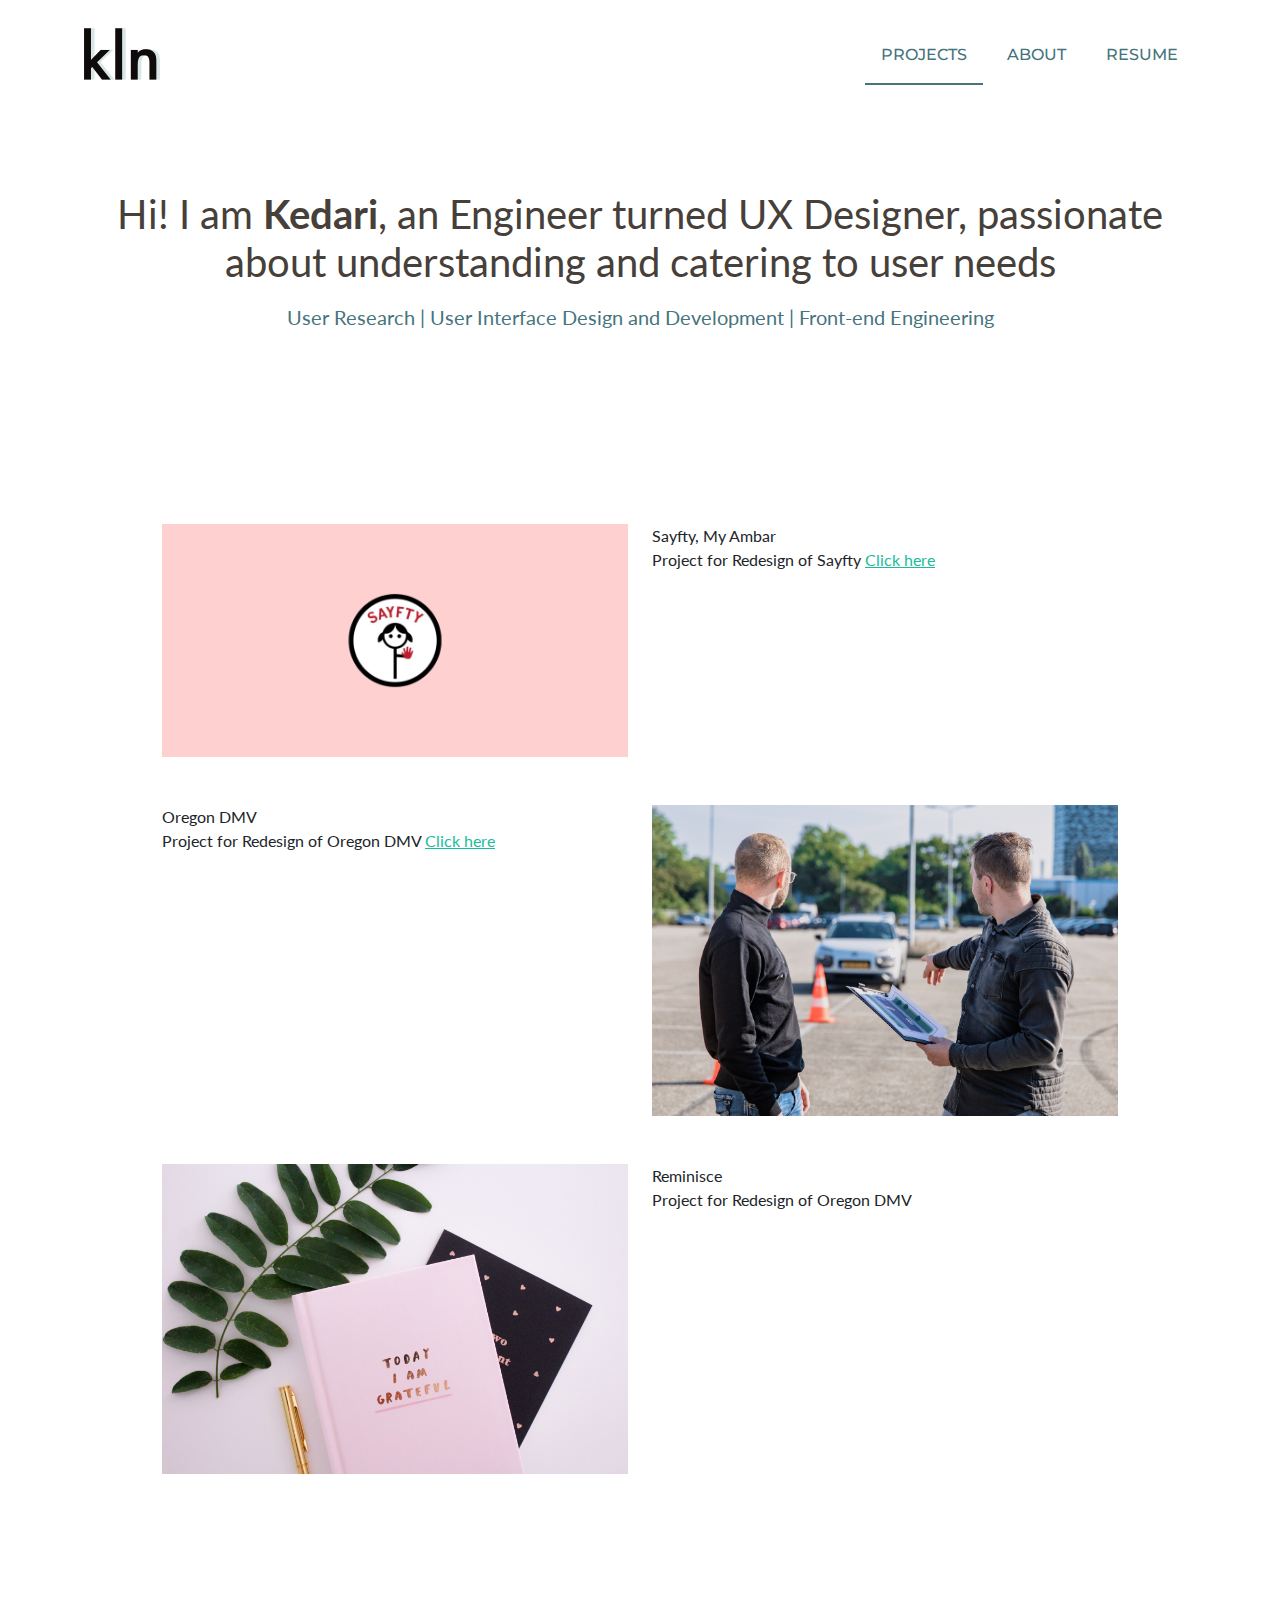
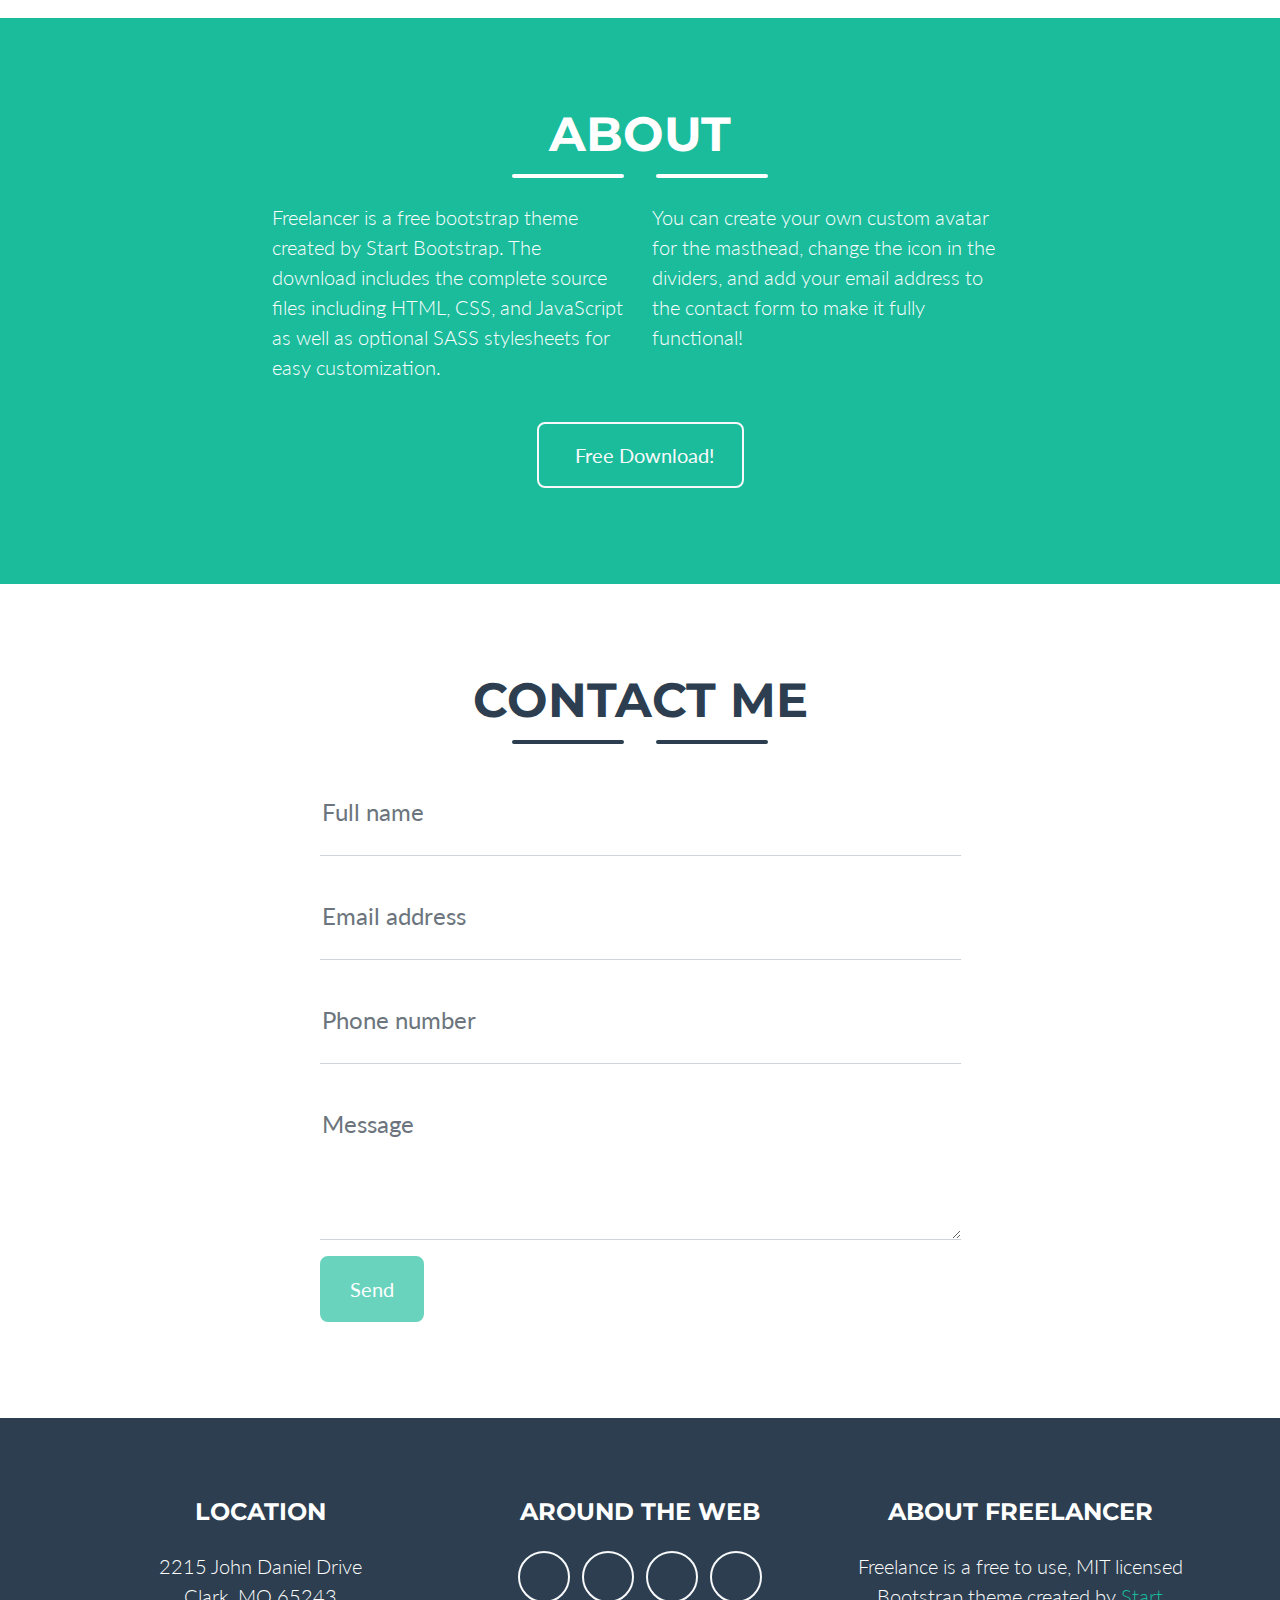
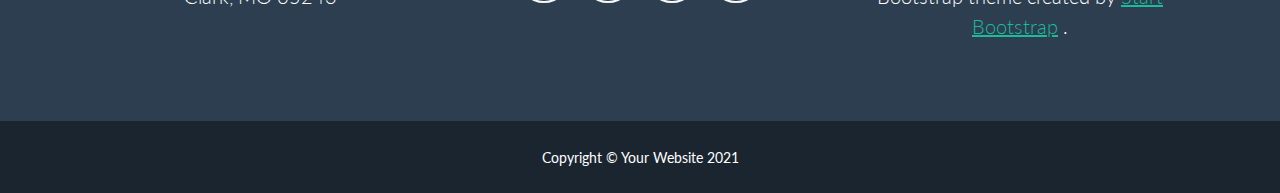
==== commit f53a1050: "sayfty page updates" ====
--- a/index.html
+++ b/index.html
@@ -20,7 +20,7 @@
         <!-- Navigation-->
         <nav class="navbar navbar-expand-lg bg-white text-uppercase fixed-top" id="mainNav">
             <div class="container">
-                <a class="navbar-brand" href="#page-top">KLN</a>
+                <a class="navbar-brand" href="index.html"></a>
                 <button class="navbar-toggler text-uppercase font-weight-bold bg-primary text-white rounded" type="button" data-bs-toggle="collapse" data-bs-target="#navbarResponsive" aria-controls="navbarResponsive" aria-expanded="false" aria-label="Toggle navigation">
                     Menu
                     <i class="fas fa-bars"></i>
@@ -38,7 +38,7 @@
         <header class="masthead bg-white text-center">
             <div class="container d-flex align-items-center flex-column">
                 <!-- Masthead Heading-->
-                <p class="masthead-heading mb-0">Hi! I am <b>Kedari</b>, an Engineer turned Designer passionate about understanding and catering to user needs  <p>
+                <p class="masthead-heading mb-0">Hi! I am <b>Kedari</b>, an Engineer turned UX Designer, passionate about understanding and catering to user needs  <p>
                 <!-- Masthead Subheading-->
                 <p class="masthead-subheading font-weight-light mb-0">User Research | User Interface Design and Development | Front-end Engineering</p>
             </div>
@@ -47,23 +47,53 @@
         <section class="page-section portfolio" id="portfolio">
             <div class="container">
                 <!-- Portfolio Grid Items-->
+                
                 <div class="row">
                     <!-- Portfolio Item 1-->
                     <div class="col-md-6 col-lg-6 mb-5">
-                        <div class="project-item">
-                            Project 1
-                        </div>
-                    </div>
+                        <img src="./assets/img/sayfty.png" class="sayfty-banner">
+                    </div> 
+                    <div class="col-md-6 col-lg-6 mb-5">
+                        <div>
+                            Sayfty, My Ambar
+                        </div>
+                        <div>
+                            Project for Redesign of Sayfty
+                            <a href="./views/sayfty.html">Click here</a>
+                        </div>
+                    </div>
+                </div>
+
+                <div class="row">
                     <!-- Portfolio Item 2-->
                     <div class="col-md-6 col-lg-6 mb-5">
-                        <div class="project-item">
-                            Project 1
-                        </div>
-                    </div>
+                        <div>
+                            Oregon DMV
+                        </div>
+                        <div>
+                            Project for Redesign of Oregon DMV
+                            <a href="./views/dmv.html">Click here</a>
+                        </div>
+                    </div>
+                    <div class="col-md-6 col-lg-6 mb-5">
+                        <!-- <div class="img-portfolio img-dmv">
+                        </div> -->
+                        <img src="./assets/img/dmv.jpg" class="sayfty-banner"/>
+                    </div>
+                </div>
+
+                <div class="row">
                     <!-- Portfolio Item 3-->
                     <div class="col-md-6 col-lg-6 mb-5">
-                        <div class="project-item">
-                            Project 1
+                        <img src="./assets/img/reminisce.jpg" class="sayfty-banner">
+
+                    </div> 
+                    <div class="col-md-6 col-lg-6 mb-5">
+                        <div>
+                            Reminisce
+                        </div>
+                        <div>
+                            Project for Redesign of Oregon DMV
                         </div>
                     </div>
                 </div>
